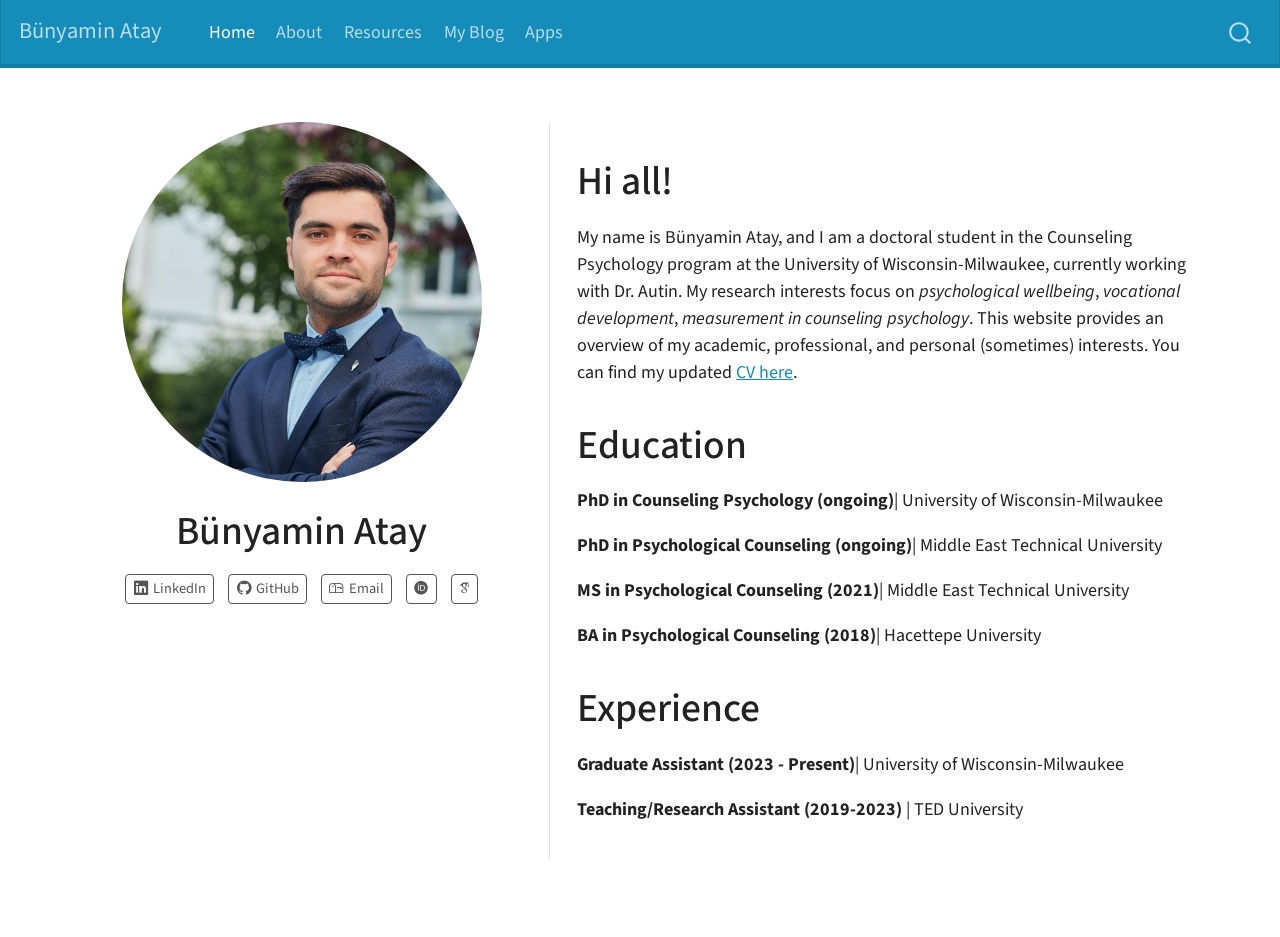
==== docs/index.html @ 3897ce9c "my commit message" ====
<!DOCTYPE html>
<html xmlns="http://www.w3.org/1999/xhtml" lang="en" xml:lang="en"><head>

<meta charset="utf-8">
<meta name="generator" content="quarto-1.2.280">

<meta name="viewport" content="width=device-width, initial-scale=1.0, user-scalable=yes">


<title>Bünyamin Atay</title>
<style>
code{white-space: pre-wrap;}
span.smallcaps{font-variant: small-caps;}
div.columns{display: flex; gap: min(4vw, 1.5em);}
div.column{flex: auto; overflow-x: auto;}
div.hanging-indent{margin-left: 1.5em; text-indent: -1.5em;}
ul.task-list{list-style: none;}
ul.task-list li input[type="checkbox"] {
  width: 0.8em;
  margin: 0 0.8em 0.2em -1.6em;
  vertical-align: middle;
}
</style>


<script src="site_libs/quarto-nav/quarto-nav.js"></script>
<script src="site_libs/quarto-nav/headroom.min.js"></script>
<script src="site_libs/clipboard/clipboard.min.js"></script>
<script src="site_libs/quarto-search/autocomplete.umd.js"></script>
<script src="site_libs/quarto-search/fuse.min.js"></script>
<script src="site_libs/quarto-search/quarto-search.js"></script>
<meta name="quarto:offset" content="./">
<script src="site_libs/quarto-html/quarto.js"></script>
<script src="site_libs/quarto-html/popper.min.js"></script>
<script src="site_libs/quarto-html/tippy.umd.min.js"></script>
<link href="site_libs/quarto-html/tippy.css" rel="stylesheet">
<link href="site_libs/quarto-html/quarto-syntax-highlighting.css" rel="stylesheet" id="quarto-text-highlighting-styles">
<script src="site_libs/bootstrap/bootstrap.min.js"></script>
<link href="site_libs/bootstrap/bootstrap-icons.css" rel="stylesheet">
<link href="site_libs/bootstrap/bootstrap.min.css" rel="stylesheet" id="quarto-bootstrap" data-mode="light">
<link href="site_libs/quarto-contrib/academicons-1.9.2/all.css" rel="stylesheet">
<link href="site_libs/quarto-contrib/academicons-1.9.2/size.css" rel="stylesheet">
<script id="quarto-search-options" type="application/json">{
  "location": "navbar",
  "copy-button": false,
  "collapse-after": 3,
  "panel-placement": "end",
  "type": "overlay",
  "limit": 20,
  "language": {
    "search-no-results-text": "No results",
    "search-matching-documents-text": "matching documents",
    "search-copy-link-title": "Copy link to search",
    "search-hide-matches-text": "Hide additional matches",
    "search-more-match-text": "more match in this document",
    "search-more-matches-text": "more matches in this document",
    "search-clear-button-title": "Clear",
    "search-detached-cancel-button-title": "Cancel",
    "search-submit-button-title": "Submit"
  }
}</script>


<link rel="stylesheet" href="styles.css">
</head>

<body class="nav-fixed">

<div id="quarto-search-results"></div>
  <header id="quarto-header" class="headroom fixed-top">
    <nav class="navbar navbar-expand-lg navbar-dark ">
      <div class="navbar-container container-fluid">
      <div class="navbar-brand-container">
    <a class="navbar-brand" href="./index.html">
    <span class="navbar-title">Bünyamin Atay</span>
    </a>
  </div>
          <button class="navbar-toggler" type="button" data-bs-toggle="collapse" data-bs-target="#navbarCollapse" aria-controls="navbarCollapse" aria-expanded="false" aria-label="Toggle navigation" onclick="if (window.quartoToggleHeadroom) { window.quartoToggleHeadroom(); }">
  <span class="navbar-toggler-icon"></span>
</button>
          <div class="collapse navbar-collapse" id="navbarCollapse">
            <ul class="navbar-nav navbar-nav-scroll me-auto">
  <li class="nav-item">
    <a class="nav-link active" href="./index.html" aria-current="page">
 <span class="menu-text">Home</span></a>
  </li>  
  <li class="nav-item">
    <a class="nav-link" href="./about.html">
 <span class="menu-text">About</span></a>
  </li>  
  <li class="nav-item">
    <a class="nav-link" href="./resources.html">
 <span class="menu-text">Resources</span></a>
  </li>  
  <li class="nav-item">
    <a class="nav-link" href="./posts.html">
 <span class="menu-text">My Blog</span></a>
  </li>  
  <li class="nav-item">
    <a class="nav-link" href="./apps.html">
 <span class="menu-text">Apps</span></a>
  </li>  
</ul>
              <div id="quarto-search" class="" title="Search"></div>
          </div> <!-- /navcollapse -->
      </div> <!-- /container-fluid -->
    </nav>
</header>
<!-- content -->
<div id="quarto-content" class="quarto-container page-columns page-rows-contents page-layout-full page-navbar">
<!-- sidebar -->
<!-- margin-sidebar -->
    
<!-- main -->
<div class="quarto-about-trestles column-page">
  <div class="about-entity">
    <img src="media/headshot.jpg" class="about-image
  round " style="height: 20em; width: 20em;">
<header id="title-block-header" class="quarto-title-block default">
<div class="quarto-title">
<h1 class="title">Bünyamin Atay</h1>
</div>
<div class="quarto-title-meta">
  </div>
</header>
    <div class="about-links">
  <a href="https://www.linkedin.com/in/bünyamin-atay-226957199/" class="about-link">
    <i class="bi bi-linkedin"></i>
     <span class="about-link-text">LinkedIn</span>
  </a>
  <a href="https://github.com/bunyaminatay" class="about-link">
    <i class="bi bi-github"></i>
     <span class="about-link-text">GitHub</span>
  </a>
  <a href="mailto:batay@uwm.edu" class="about-link">
    <i class="bi bi-mailbox"></i>
     <span class="about-link-text">Email</span>
  </a>
  <a href="https://orcid.org/0000-0002-6575-0983" class="about-link">
     <span class="about-link-text"><i class="ai  ai-orcid"></i></span>
  </a>
  <a href="https://scholar.google.com/citations?user=xFFF0dgAAAAJ&amp;hl=en" class="about-link">
     <span class="about-link-text"><i class="ai  ai-google-scholar"></i></span>
  </a>
</div>
  </div>
  <div class="about-contents"><main class="content column-page" id="quarto-document-content">
<section id="hi-all" class="level1">
<h1>Hi all!</h1>
<p>My name is Bünyamin Atay, and I am a doctoral student in the Counseling Psychology program at the University of Wisconsin-Milwaukee, currently working with Dr.&nbsp;Autin. My research interests focus on <em>psychological wellbeing</em>, <em>vocational development</em>, <em>measurement in counseling psychology</em>. This website provides an overview of my academic, professional, and personal (sometimes) interests. You can find my updated <a href="https://panthers-my.sharepoint.com/:b:/g/personal/batay_uwm_edu/EaovqW0TGmBMk44DSlDZhDMBxFJsBfUwt0mhGnsxYYVP7A?e=9TDGvE">CV here</a>.</p>
</section>
<section id="education" class="level1">
<h1>Education</h1>
<p><strong>PhD in Counseling Psychology (ongoing)</strong>| University of Wisconsin-Milwaukee</p>
<p><strong>PhD in Psychological Counseling (ongoing)</strong>| Middle East Technical University</p>
<p><strong>MS in Psychological Counseling (2021)</strong>| Middle East Technical University</p>
<p><strong>BA in Psychological Counseling (2018)</strong>| Hacettepe University</p>
</section>
<section id="experience" class="level1">
<h1>Experience</h1>
<p><strong>Graduate Assistant (2023 - Present)</strong>| University of Wisconsin-Milwaukee</p>
<p><strong>Teaching/Research Assistant (2019-2023)</strong> | TED University</p>


</section>
</main></div>
</div>
 <!-- /main -->
<script id="quarto-html-after-body" type="application/javascript">
window.document.addEventListener("DOMContentLoaded", function (event) {
  const toggleBodyColorMode = (bsSheetEl) => {
    const mode = bsSheetEl.getAttribute("data-mode");
    const bodyEl = window.document.querySelector("body");
    if (mode === "dark") {
      bodyEl.classList.add("quarto-dark");
      bodyEl.classList.remove("quarto-light");
    } else {
      bodyEl.classList.add("quarto-light");
      bodyEl.classList.remove("quarto-dark");
    }
  }
  const toggleBodyColorPrimary = () => {
    const bsSheetEl = window.document.querySelector("link#quarto-bootstrap");
    if (bsSheetEl) {
      toggleBodyColorMode(bsSheetEl);
    }
  }
  toggleBodyColorPrimary();  
  const clipboard = new window.ClipboardJS('.code-copy-button', {
    target: function(trigger) {
      return trigger.previousElementSibling;
    }
  });
  clipboard.on('success', function(e) {
    // button target
    const button = e.trigger;
    // don't keep focus
    button.blur();
    // flash "checked"
    button.classList.add('code-copy-button-checked');
    var currentTitle = button.getAttribute("title");
    button.setAttribute("title", "Copied!");
    let tooltip;
    if (window.bootstrap) {
      button.setAttribute("data-bs-toggle", "tooltip");
      button.setAttribute("data-bs-placement", "left");
      button.setAttribute("data-bs-title", "Copied!");
      tooltip = new bootstrap.Tooltip(button, 
        { trigger: "manual", 
          customClass: "code-copy-button-tooltip",
          offset: [0, -8]});
      tooltip.show();    
    }
    setTimeout(function() {
      if (tooltip) {
        tooltip.hide();
        button.removeAttribute("data-bs-title");
        button.removeAttribute("data-bs-toggle");
        button.removeAttribute("data-bs-placement");
      }
      button.setAttribute("title", currentTitle);
      button.classList.remove('code-copy-button-checked');
    }, 1000);
    // clear code selection
    e.clearSelection();
  });
  function tippyHover(el, contentFn) {
    const config = {
      allowHTML: true,
      content: contentFn,
      maxWidth: 500,
      delay: 100,
      arrow: false,
      appendTo: function(el) {
          return el.parentElement;
      },
      interactive: true,
      interactiveBorder: 10,
      theme: 'quarto',
      placement: 'bottom-start'
    };
    window.tippy(el, config); 
  }
  const noterefs = window.document.querySelectorAll('a[role="doc-noteref"]');
  for (var i=0; i<noterefs.length; i++) {
    const ref = noterefs[i];
    tippyHover(ref, function() {
      // use id or data attribute instead here
      let href = ref.getAttribute('data-footnote-href') || ref.getAttribute('href');
      try { href = new URL(href).hash; } catch {}
      const id = href.replace(/^#\/?/, "");
      const note = window.document.getElementById(id);
      return note.innerHTML;
    });
  }
  const findCites = (el) => {
    const parentEl = el.parentElement;
    if (parentEl) {
      const cites = parentEl.dataset.cites;
      if (cites) {
        return {
          el,
          cites: cites.split(' ')
        };
      } else {
        return findCites(el.parentElement)
      }
    } else {
      return undefined;
    }
  };
  var bibliorefs = window.document.querySelectorAll('a[role="doc-biblioref"]');
  for (var i=0; i<bibliorefs.length; i++) {
    const ref = bibliorefs[i];
    const citeInfo = findCites(ref);
    if (citeInfo) {
      tippyHover(citeInfo.el, function() {
        var popup = window.document.createElement('div');
        citeInfo.cites.forEach(function(cite) {
          var citeDiv = window.document.createElement('div');
          citeDiv.classList.add('hanging-indent');
          citeDiv.classList.add('csl-entry');
          var biblioDiv = window.document.getElementById('ref-' + cite);
          if (biblioDiv) {
            citeDiv.innerHTML = biblioDiv.innerHTML;
          }
          popup.appendChild(citeDiv);
        });
        return popup.innerHTML;
      });
    }
  }
});
</script>
</div> <!-- /content -->



</body></html>
---- docs/site_libs/quarto-html/tippy.css ----
.tippy-box[data-animation=fade][data-state=hidden]{opacity:0}[data-tippy-root]{max-width:calc(100vw - 10px)}.tippy-box{position:relative;background-color:#333;color:#fff;border-radius:4px;font-size:14px;line-height:1.4;white-space:normal;outline:0;transition-property:transform,visibility,opacity}.tippy-box[data-placement^=top]>.tippy-arrow{bottom:0}.tippy-box[data-placement^=top]>.tippy-arrow:before{bottom:-7px;left:0;border-width:8px 8px 0;border-top-color:initial;transform-origin:center top}.tippy-box[data-placement^=bottom]>.tippy-arrow{top:0}.tippy-box[data-placement^=bottom]>.tippy-arrow:before{top:-7px;left:0;border-width:0 8px 8px;border-bottom-color:initial;transform-origin:center bottom}.tippy-box[data-placement^=left]>.tippy-arrow{right:0}.tippy-box[data-placement^=left]>.tippy-arrow:before{border-width:8px 0 8px 8px;border-left-color:initial;right:-7px;transform-origin:center left}.tippy-box[data-placement^=right]>.tippy-arrow{left:0}.tippy-box[data-placement^=right]>.tippy-arrow:before{left:-7px;border-width:8px 8px 8px 0;border-right-color:initial;transform-origin:center right}.tippy-box[data-inertia][data-state=visible]{transition-timing-function:cubic-bezier(.54,1.5,.38,1.11)}.tippy-arrow{width:16px;height:16px;color:#333}.tippy-arrow:before{content:"";position:absolute;border-color:transparent;border-style:solid}.tippy-content{position:relative;padding:5px 9px;z-index:1}
---- docs/site_libs/quarto-html/quarto-syntax-highlighting.css ----
/* quarto syntax highlight colors */
:root {
  --quarto-hl-ot-color: #003B4F;
  --quarto-hl-at-color: #657422;
  --quarto-hl-ss-color: #20794D;
  --quarto-hl-an-color: #5E5E5E;
  --quarto-hl-fu-color: #4758AB;
  --quarto-hl-st-color: #20794D;
  --quarto-hl-cf-color: #003B4F;
  --quarto-hl-op-color: #5E5E5E;
  --quarto-hl-er-color: #AD0000;
  --quarto-hl-bn-color: #AD0000;
  --quarto-hl-al-color: #AD0000;
  --quarto-hl-va-color: #111111;
  --quarto-hl-bu-color: inherit;
  --quarto-hl-ex-color: inherit;
  --quarto-hl-pp-color: #AD0000;
  --quarto-hl-in-color: #5E5E5E;
  --quarto-hl-vs-color: #20794D;
  --quarto-hl-wa-color: #5E5E5E;
  --quarto-hl-do-color: #5E5E5E;
  --quarto-hl-im-color: #00769E;
  --quarto-hl-ch-color: #20794D;
  --quarto-hl-dt-color: #AD0000;
  --quarto-hl-fl-color: #AD0000;
  --quarto-hl-co-color: #5E5E5E;
  --quarto-hl-cv-color: #5E5E5E;
  --quarto-hl-cn-color: #8f5902;
  --quarto-hl-sc-color: #5E5E5E;
  --quarto-hl-dv-color: #AD0000;
  --quarto-hl-kw-color: #003B4F;
}

/* other quarto variables */
:root {
  --quarto-font-monospace: SFMono-Regular, Menlo, Monaco, Consolas, "Liberation Mono", "Courier New", monospace;
}

pre > code.sourceCode > span {
  color: #003B4F;
}

code span {
  color: #003B4F;
}

code.sourceCode > span {
  color: #003B4F;
}

div.sourceCode,
div.sourceCode pre.sourceCode {
  color: #003B4F;
}

code span.ot {
  color: #003B4F;
}

code span.at {
  color: #657422;
}

code span.ss {
  color: #20794D;
}

code span.an {
  color: #5E5E5E;
}

code span.fu {
  color: #4758AB;
}

code span.st {
  color: #20794D;
}

code span.cf {
  color: #003B4F;
}

code span.op {
  color: #5E5E5E;
}

code span.er {
  color: #AD0000;
}

code span.bn {
  color: #AD0000;
}

code span.al {
  color: #AD0000;
}

code span.va {
  color: #111111;
}

code span.pp {
  color: #AD0000;
}

code span.in {
  color: #5E5E5E;
}

code span.vs {
  color: #20794D;
}

code span.wa {
  color: #5E5E5E;
  font-style: italic;
}

code span.do {
  color: #5E5E5E;
  font-style: italic;
}

code span.im {
  color: #00769E;
}

code span.ch {
  color: #20794D;
}

code span.dt {
  color: #AD0000;
}

code span.fl {
  color: #AD0000;
}

code span.co {
  color: #5E5E5E;
}

code span.cv {
  color: #5E5E5E;
  font-style: italic;
}

code span.cn {
  color: #8f5902;
}

code span.sc {
  color: #5E5E5E;
}

code span.dv {
  color: #AD0000;
}

code span.kw {
  color: #003B4F;
}

.prevent-inlining {
  content: "</";
}

/*# sourceMappingURL=debc5d5d77c3f9108843748ff7464032.css.map */
---- docs/site_libs/quarto-contrib/academicons-1.9.2/all.css ----
/*
 *  Academicons 1.9.4 by James Walsh (https://github.com/jpswalsh) and Katja Bercic (https://github.com/katjabercic)
 *  Fonts generated using FontForge - https://fontforge.org
 *  Square icons designed to be used alongside Font Awesome square icons - https://fortawesome.github.io/Font-Awesome/
 *  Licenses - Font: SIL OFL 1.1, CSS: MIT License
 */
@font-face {
  font-family: 'Academicons';
  font-style: normal;
  font-weight: 400;
  font-display: block;
  src: url('1e21o67/academicons.eot');
  src: url('1e21o67/academicons.eot') format('embedded-opentype'),
    url('1e21o67/academicons.ttf') format('truetype'),
    url('1e21o67/academicons.woff') format('woff'),
    url('1e21o67/academicons.svg') format('svg');
}

.ai {
  font-family: 'Academicons';
  font-weight: 400;
  -moz-osx-font-smoothing: grayscale;
  -webkit-font-smoothing: antialiased;
  display: inline-block;
  font-style: normal;
  font-variant: normal;
  text-rendering: auto;
  line-height: 1;
}

.ai-academia:before {
  content: "\e9af";
}

.ai-academia-square:before {
  content: "\e93d";
}

.ai-acclaim:before {
  content: "\e92e";
}

.ai-acclaim-square:before {
  content: "\e93a";
}

.ai-acm:before {
  content: "\e93c";
}

.ai-acm-square:before {
  content: "\e95d";
}

.ai-acmdl:before {
  content: "\e96a";
}

.ai-acmdl-square:before {
  content: "\e9d3";
}

.ai-ads:before {
  content: "\e9cb";
}

.ai-ads-square:before {
  content: "\e94a";
}

.ai-africarxiv:before {
  content: "\e91b";
}

.ai-africarxiv-square:before {
  content: "\e90b";
}

.ai-archive:before {
  content: "\e955";
}

.ai-archive-square:before {
  content: "\e956";
}

.ai-arxiv:before {
  content: "\e974";
}

.ai-arxiv-square:before {
  content: "\e9a6";
}

.ai-biorxiv:before {
  content: "\e9a2";
}

.ai-biorxiv-square:before {
  content: "\e98b";
}

.ai-ceur:before {
  content: "\e96d";
}

.ai-ceur-square:before {
  content: "\e92f";
}

.ai-ciencia-vitae:before {
  content: "\e912";
}

.ai-ciencia-vitae-square:before {
  content: "\e913";
}

.ai-clarivate:before {
  content: "\e924";
}

.ai-clarivate-square:before {
  content: "\e925";
}

.ai-closed-access:before {
  content: "\e942";
}

.ai-closed-access-square:before {
  content: "\e943";
}

.ai-conversation:before {
  content: "\e94c";
}

.ai-conversation-square:before {
  content: "\e915";
}

.ai-coursera:before {
  content: "\e95f";
}

.ai-coursera-square:before {
  content: "\e97f";
}

.ai-crossref:before {
  content: "\e918";
}

.ai-crossref-square:before {
  content: "\e919";
}

.ai-cv:before {
  content: "\e9a5";
}

.ai-cv-square:before {
  content: "\e90a";
}

.ai-datacite:before {
  content: "\e91c";
}

.ai-datacite-square:before {
  content: "\e91d";
}

.ai-dataverse:before {
  content: "\e9f7";
}

.ai-dataverse-square:before {
  content: "\e9e4";
}

.ai-dblp:before {
  content: "\e94f";
}

.ai-dblp-square:before {
  content: "\e93f";
}

.ai-depsy:before {
  content: "\e97a";
}

.ai-depsy-square:before {
  content: "\e94b";
}

.ai-doi:before {
  content: "\e97e";
}

.ai-doi-square:before {
  content: "\e98f";
}

.ai-dryad:before {
  content: "\e97c";
}

.ai-dryad-square:before {
  content: "\e98c";
}

.ai-elsevier:before {
  content: "\e961";
}

.ai-elsevier-square:before {
  content: "\e910";
}

.ai-figshare:before {
  content: "\e981";
}

.ai-figshare-square:before {
  content: "\e9e7";
}

.ai-google-scholar:before {
  content: "\e9d4";
}

.ai-google-scholar-square:before {
  content: "\e9f9";
}

.ai-hal:before {
  content: "\e92c";
}

.ai-hal-square:before {
  content: "\e92d";
}

.ai-hypothesis:before {
  content: "\e95a";
}

.ai-hypothesis-square:before {
  content: "\e95b";
}

.ai-ideas-repec:before {
  content: "\e9ed";
}

.ai-ideas-repec-square:before {
  content: "\e9f8";
}

.ai-ieee:before {
  content: "\e929";
}

.ai-ieee-square:before {
  content: "\e9b9";
}

.ai-impactstory:before {
  content: "\e9cf";
}

.ai-impactstory-square:before {
  content: "\e9aa";
}

.ai-inaturalist:before {
  content: "\e900";
}

.ai-inaturalist-square:before {
  content: "\e901";
}

.ai-inpn:before {
  content: "\e902";
}

.ai-inpn-square:before {
  content: "\e903";
}

.ai-inspire:before {
  content: "\e9e9";
}

.ai-inspire-square:before {
  content: "\e9fe";
}

.ai-isidore:before {
  content: "\e936";
}

.ai-isidore-square:before {
  content: "\e954";
}

.ai-isni:before {
  content: "\e957";
}

.ai-isni-square:before {
  content: "\e958";
}

.ai-jstor:before {
  content: "\e938";
}

.ai-jstor-square:before {
  content: "\e944";
}

.ai-lattes:before {
  content: "\e9b3";
}

.ai-lattes-square:before {
  content: "\e99c";
}

.ai-mathoverflow:before {
  content: "\e9f6";
}

.ai-mathoverflow-square:before {
  content: "\e97b";
}

.ai-mendeley:before {
  content: "\e9f0";
}

.ai-mendeley-square:before {
  content: "\e9f3";
}

.ai-moodle:before {
  content: "\e907";
}

.ai-moodle-square:before {
  content: "\e908";
}

.ai-mtmt:before {
  content: "\e950";
}

.ai-mtmt-square:before {
  content: "\e951";
}

.ai-nakala:before {
  content: "\e940";
}

.ai-nakala-square:before {
  content: "\e941";
}

.ai-obp:before {
  content: "\e92a";
}

.ai-obp-square:before {
  content: "\e92b";
}

.ai-open-access:before {
  content: "\e939";
}

.ai-open-access-square:before {
  content: "\e9f4";
}

.ai-open-data:before {
  content: "\e966";
}

.ai-open-data-square:before {
  content: "\e967";
}

.ai-open-materials:before {
  content: "\e968";
}

.ai-open-materials-square:before {
  content: "\e969";
}

.ai-openedition:before {
  content: "\e946";
}

.ai-openedition-square:before {
  content: "\e947";
}

.ai-orcid:before {
  content: "\e9d9";
}

.ai-orcid-square:before {
  content: "\e9c3";
}

.ai-osf:before {
  content: "\e9ef";
}

.ai-osf-square:before {
  content: "\e931";
}

.ai-overleaf:before {
  content: "\e914";
}

.ai-overleaf-square:before {
  content: "\e98d";
}

.ai-philpapers:before {
  content: "\e98a";
}

.ai-philpapers-square:before {
  content: "\e96f";
}

.ai-piazza:before {
  content: "\e99a";
}

.ai-piazza-square:before {
  content: "\e90c";
}

.ai-preregistered:before {
  content: "\e906";
}

.ai-preregistered-square:before {
  content: "\e96b";
}

.ai-protocols:before {
  content: "\e952";
}

.ai-protocols-square:before {
  content: "\e953";
}

.ai-psyarxiv:before {
  content: "\e90e";
}

.ai-psyarxiv-square:before {
  content: "\e90f";
}

.ai-publons:before {
  content: "\e937";
}

.ai-publons-square:before {
  content: "\e94e";
}

.ai-pubmed:before {
  content: "\e99f";
}

.ai-pubmed-square:before {
  content: "\e97d";
}

.ai-pubpeer:before {
  content: "\e922";
}

.ai-pubpeer-square:before {
  content: "\e923";
}

.ai-researcherid:before {
  content: "\e91a";
}

.ai-researcherid-square:before {
  content: "\e95c";
}

.ai-researchgate:before {
  content: "\e95e";
}

.ai-researchgate-square:before {
  content: "\e99e";
}

.ai-ror:before {
  content: "\e948";
}

.ai-ror-square:before {
  content: "\e949";
}

.ai-sci-hub:before {
  content: "\e959";
}

.ai-sci-hub-square:before {
  content: "\e905";
}

.ai-scirate:before {
  content: "\e98e";
}

.ai-scirate-square:before {
  content: "\e99d";
}

.ai-scopus:before {
  content: "\e91e";
}

.ai-scopus-square:before {
  content: "\e91f";
}

.ai-semantic-scholar:before {
  content: "\e96e";
}

.ai-semantic-scholar-square:before {
  content: "\e96c";
}

.ai-springer:before {
  content: "\e928";
}

.ai-springer-square:before {
  content: "\e99b";
}

.ai-ssrn:before {
  content: "\e916";
}

.ai-ssrn-square:before {
  content: "\e917";
}

.ai-stackoverflow:before {
  content: "\e920";
}

.ai-stackoverflow-square:before {
  content: "\e921";
}

.ai-viaf:before {
  content: "\e933";
}

.ai-viaf-square:before {
  content: "\e934";
}

.ai-wiley:before {
  content: "\e926";
}

.ai-wiley-square:before {
  content: "\e927";
}

.ai-zenodo:before {
  content: "\e911";
}

.ai-zotero:before {
  content: "\e962";
}

.ai-zotero-square:before {
  content: "\e932";
}

/*  Duplication of the FontAwesome style classes using 'ai' in place of 'fa'. */
.ai-lg {
  font-size: 1.33333em;
  line-height: 0.75em;
  vertical-align: -.0667em;
}

.ai-xs {
  font-size: .75em;
}

.ai-sm {
  font-size: .875em;
}

.ai-1x {
  font-size: 1em;
}

.ai-2x {
  font-size: 2em;
}

.ai-3x {
  font-size: 3em;
}

.ai-4x {
  font-size: 4em;
}

.ai-5x {
  font-size: 5em;
}

.ai-6x {
  font-size: 6em;
}

.ai-7x {
  font-size: 7em;
}

.ai-8x {
  font-size: 8em;
}

.ai-9x {
  font-size: 9em;
}

.ai-10x {
  font-size: 10em;
}

.ai-fw {
  text-align: center;
  width: 1.25em;
}

.ai-ul {
  list-style-type: none;
  margin-left: 2.5em;
  padding-left: 0;
}

.ai-ul>li {
  position: relative;
}

.ai-li {
  left: -2em;
  position: absolute;
  text-align: center;
  width: 2em;
  line-height: inherit;
}

.ai-border {
  border: solid 0.08em #eee;
  border-radius: .1em;
  padding: .2em .25em .15em;
}

.ai-pull-left {
  float: left;
}

.ai-pull-right {
  float: right;
}

.ai.ai-pull-left {
  margin-right: .3em;
}

.ai.ai-pull-right {
  margin-right: .3em;
}

.ai-stack {
  display: inline-block;
  height: 2em;
  line-height: 2em;
  position: relative;
  vertical-align: middle;
  width: 2.5em;
}

.ai-stack-1x,
.ai-stack-2x {
  left: 0;
  position: absolute;
  text-align: center;
  width: 100%;
}

.ai-stack-1x {
  line-height: inherit;
}

.ai-stack-2x {
  font-size: 2em;
}

.ai-inverse {
  color: #fff;
}
---- docs/site_libs/quarto-contrib/academicons-1.9.2/size.css ----
.ai-tiny {
  font-size: 0.5em;
}

.ai-scriptsize {
  font-size: 0.7em;
}

.ai-footnotesize {
  font-size: 0.8em;
}

.ai-small {
  font-size: 0.9em;
}

.ai-normalsize {
  font-size: 1em;
}

.ai-large {
  font-size: 1.2em;
}

.ai-Large {
  font-size: 1.5em;
}

.ai-LARGE {
  font-size: 1.75em;
}

.ai-huge {
  font-size: 2em;
}

.ai-Huge {
  font-size: 2.5em;
}

.ai-1x {
  font-size: 1em;
}

.ai-2x {
  font-size: 2em;
}

.ai-3x {
  font-size: 3em;
}

.ai-4x {
  font-size: 4em;
}

.ai-5x {
  font-size: 5em;
}

.ai-6x {
  font-size: 6em;
}

.ai-7x {
  font-size: 7em;
}

.ai-8x {
  font-size: 8em;
}

.ai-9x {
  font-size: 9em;
}

.ai-10x {
  font-size: 10em;
}

.ai-2xs {
  font-size: 0.625em;
  line-height: 0.1em;
  vertical-align: 0.225em;
}

.ai-xs {
  font-size: 0.75em;
  line-height: 0.08333em;
  vertical-align: 0.125em;
}

.ai-sm {
  font-size: 0.875em;
  line-height: 0.07143em;
  vertical-align: 0.05357em;
}

.ai-lg {
  font-size: 1.25em;
  line-height: 0.05em;
  vertical-align: -0.075em;
}

.ai-xl {
  font-size: 1.5em;
  line-height: 0.04167em;
  vertical-align: -0.125em;
}

.ai-2xl {
  font-size: 2em;
  line-height: 0.03125em;
  vertical-align: -0.1875em;
}
---- docs/styles.css ----
/* css styles */
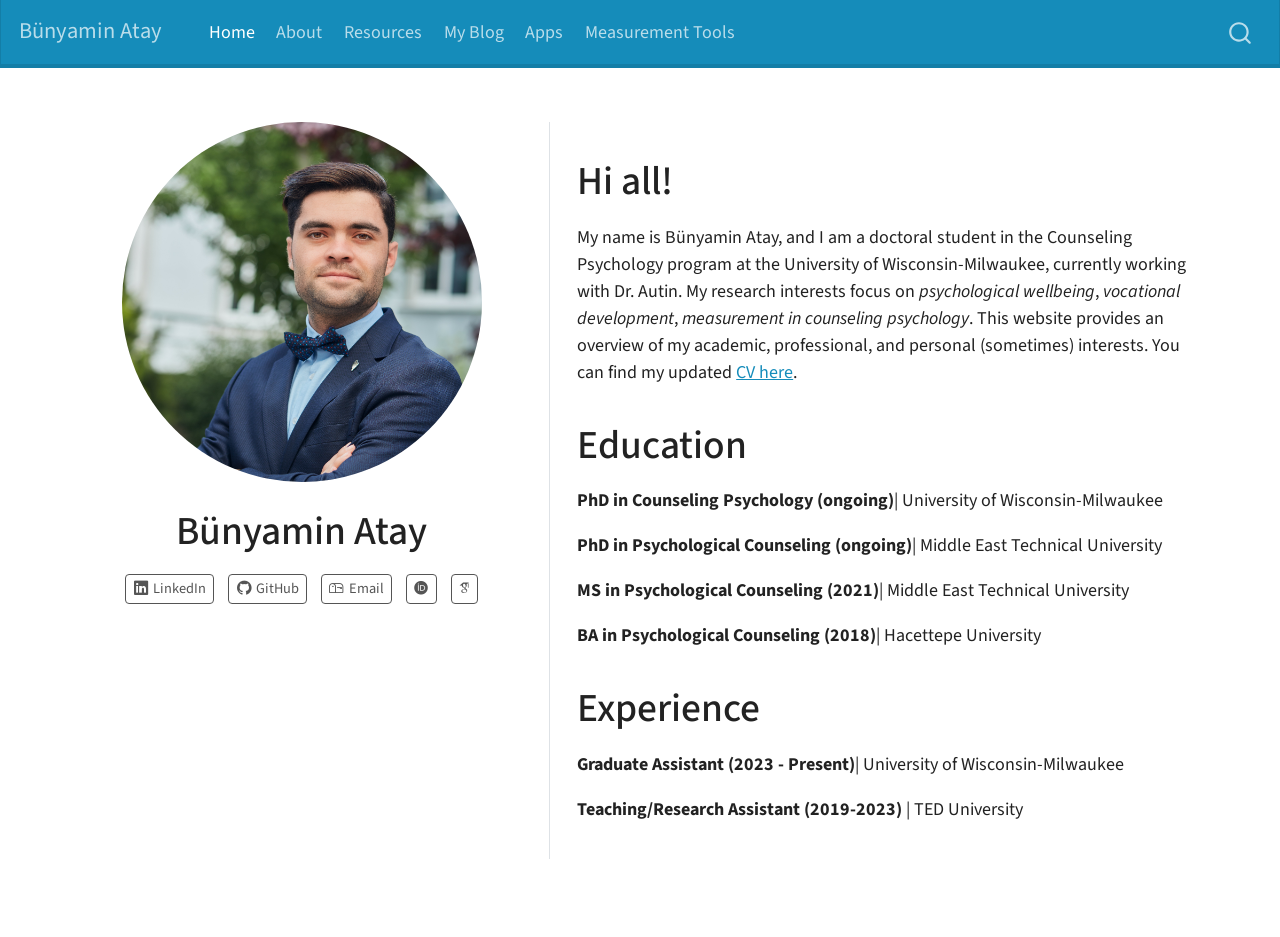
==== commit f11ad381: "deneme" ====
--- a/docs/index.html
+++ b/docs/index.html
@@ -100,6 +100,10 @@
     <a class="nav-link" href="./apps.html">
  <span class="menu-text">Apps</span></a>
   </li>  
+  <li class="nav-item">
+    <a class="nav-link" href="./Measurement Tools.html">
+ <span class="menu-text">Measurement Tools</span></a>
+  </li>  
 </ul>
               <div id="quarto-search" class="" title="Search"></div>
           </div> <!-- /navcollapse -->
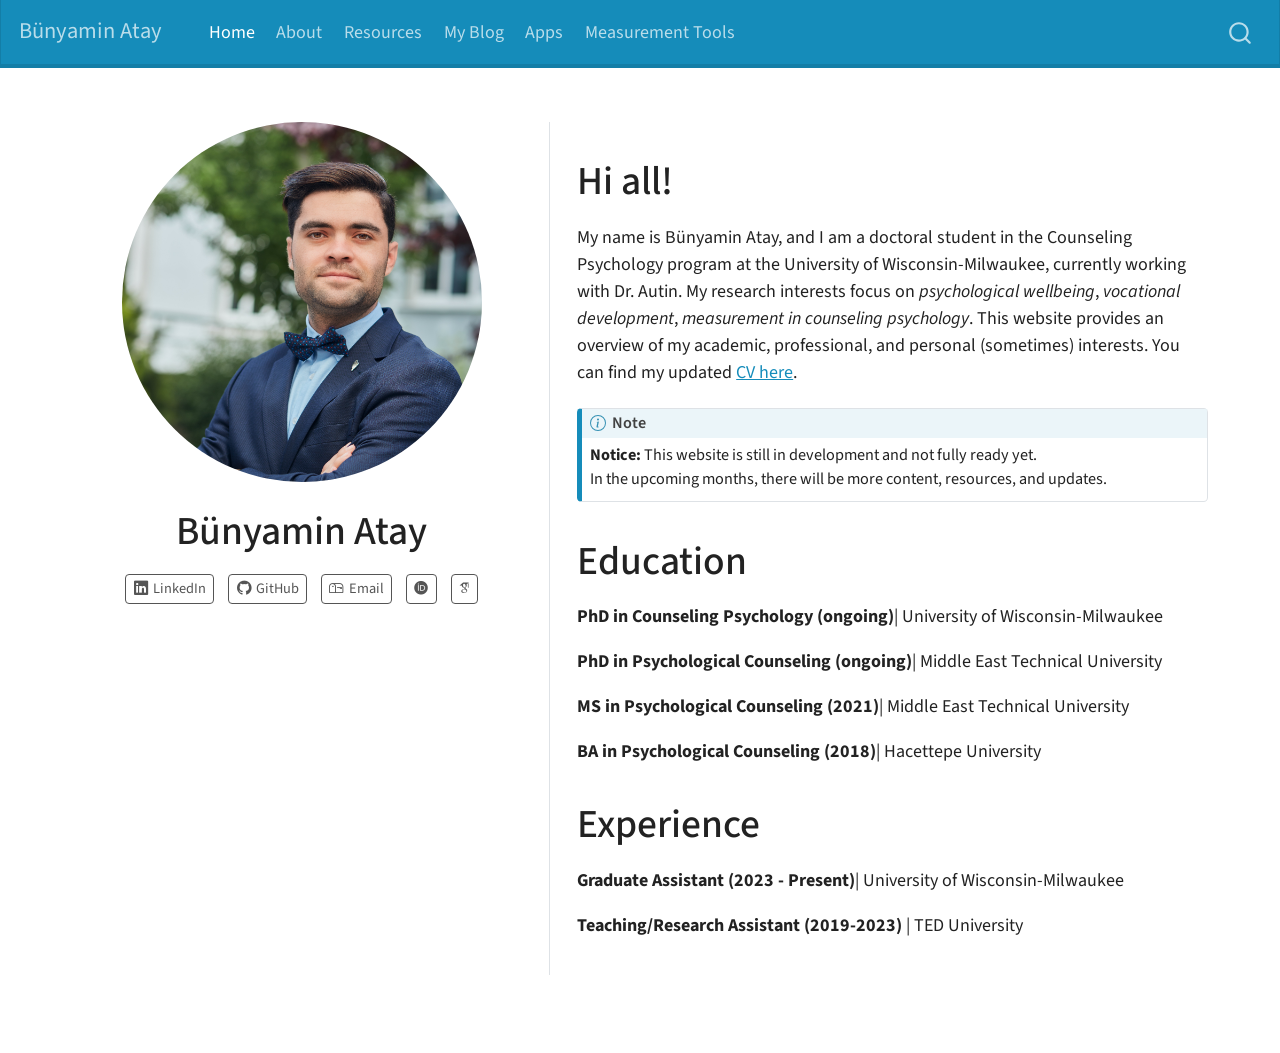
==== commit 86aa669e: "notice" ====
--- a/docs/index.html
+++ b/docs/index.html
@@ -101,7 +101,7 @@
  <span class="menu-text">Apps</span></a>
   </li>  
   <li class="nav-item">
-    <a class="nav-link" href="./Measurement Tools.html">
+    <a class="nav-link" href="./tools.html">
  <span class="menu-text">Measurement Tools</span></a>
   </li>  
 </ul>
@@ -152,6 +152,20 @@
 <section id="hi-all" class="level1">
 <h1>Hi all!</h1>
 <p>My name is Bünyamin Atay, and I am a doctoral student in the Counseling Psychology program at the University of Wisconsin-Milwaukee, currently working with Dr.&nbsp;Autin. My research interests focus on <em>psychological wellbeing</em>, <em>vocational development</em>, <em>measurement in counseling psychology</em>. This website provides an overview of my academic, professional, and personal (sometimes) interests. You can find my updated <a href="https://panthers-my.sharepoint.com/:b:/g/personal/batay_uwm_edu/EaovqW0TGmBMk44DSlDZhDMBxFJsBfUwt0mhGnsxYYVP7A?e=9TDGvE">CV here</a>.</p>
+<div class="callout-note callout callout-style-default callout-captioned">
+<div class="callout-header d-flex align-content-center">
+<div class="callout-icon-container">
+<i class="callout-icon"></i>
+</div>
+<div class="callout-caption-container flex-fill">
+Note
+</div>
+</div>
+<div class="callout-body-container callout-body">
+<p><strong>Notice:</strong> This website is still in development and not fully ready yet.<br>
+In the upcoming months, there will be more content, resources, and updates.</p>
+</div>
+</div>
 </section>
 <section id="education" class="level1">
 <h1>Education</h1>
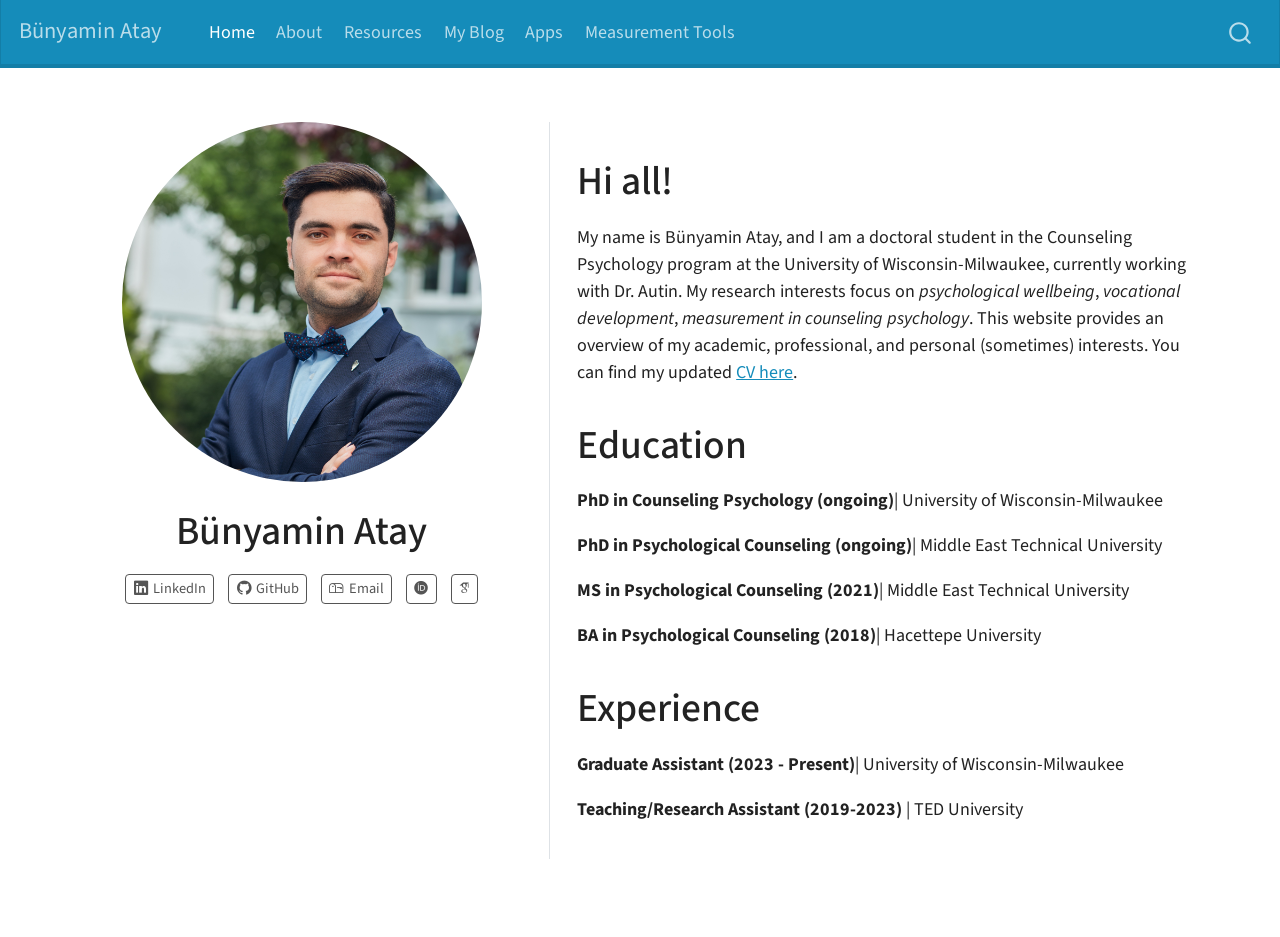
==== commit c90e4fe2: "değişiklik" ====
--- a/docs/index.html
+++ b/docs/index.html
@@ -152,20 +152,6 @@
 <section id="hi-all" class="level1">
 <h1>Hi all!</h1>
 <p>My name is Bünyamin Atay, and I am a doctoral student in the Counseling Psychology program at the University of Wisconsin-Milwaukee, currently working with Dr.&nbsp;Autin. My research interests focus on <em>psychological wellbeing</em>, <em>vocational development</em>, <em>measurement in counseling psychology</em>. This website provides an overview of my academic, professional, and personal (sometimes) interests. You can find my updated <a href="https://panthers-my.sharepoint.com/:b:/g/personal/batay_uwm_edu/EaovqW0TGmBMk44DSlDZhDMBxFJsBfUwt0mhGnsxYYVP7A?e=9TDGvE">CV here</a>.</p>
-<div class="callout-note callout callout-style-default callout-captioned">
-<div class="callout-header d-flex align-content-center">
-<div class="callout-icon-container">
-<i class="callout-icon"></i>
-</div>
-<div class="callout-caption-container flex-fill">
-Note
-</div>
-</div>
-<div class="callout-body-container callout-body">
-<p><strong>Notice:</strong> This website is still in development and not fully ready yet.<br>
-In the upcoming months, there will be more content, resources, and updates.</p>
-</div>
-</div>
 </section>
 <section id="education" class="level1">
 <h1>Education</h1>
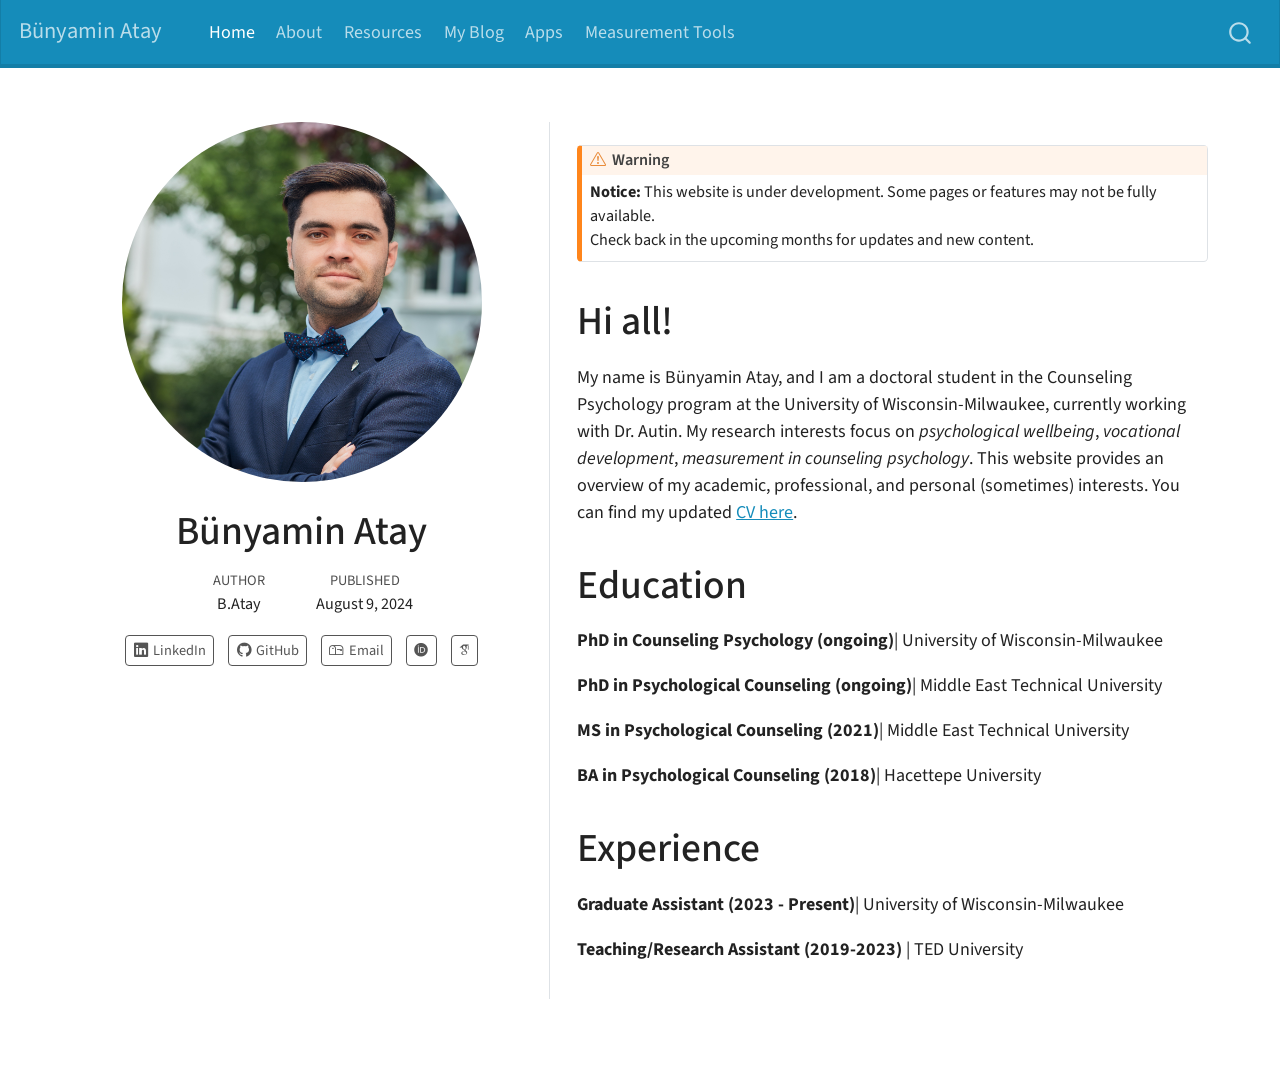
==== commit 7b49c7ff: "deneme" ====
--- a/docs/index.html
+++ b/docs/index.html
@@ -6,6 +6,8 @@
 
 <meta name="viewport" content="width=device-width, initial-scale=1.0, user-scalable=yes">
 
+<meta name="author" content="B.Atay">
+<meta name="dcterms.date" content="2024-08-09">
 
 <title>Bünyamin Atay</title>
 <style>
@@ -125,6 +127,18 @@
 <h1 class="title">Bünyamin Atay</h1>
 </div>
 <div class="quarto-title-meta">
+    <div>
+    <div class="quarto-title-meta-heading">Author</div>
+    <div class="quarto-title-meta-contents">
+             <p>B.Atay </p>
+          </div>
+  </div>
+    <div>
+    <div class="quarto-title-meta-heading">Published</div>
+    <div class="quarto-title-meta-contents">
+      <p class="date">August 9, 2024</p>
+    </div>
+  </div>
   </div>
 </header>
     <div class="about-links">
@@ -149,6 +163,20 @@
 </div>
   </div>
   <div class="about-contents"><main class="content column-page" id="quarto-document-content">
+<div class="callout-warning callout callout-style-default callout-captioned">
+<div class="callout-header d-flex align-content-center">
+<div class="callout-icon-container">
+<i class="callout-icon"></i>
+</div>
+<div class="callout-caption-container flex-fill">
+Warning
+</div>
+</div>
+<div class="callout-body-container callout-body">
+<p><strong>Notice:</strong> This website is under development. Some pages or features may not be fully available.<br>
+Check back in the upcoming months for updates and new content.</p>
+</div>
+</div>
 <section id="hi-all" class="level1">
 <h1>Hi all!</h1>
 <p>My name is Bünyamin Atay, and I am a doctoral student in the Counseling Psychology program at the University of Wisconsin-Milwaukee, currently working with Dr.&nbsp;Autin. My research interests focus on <em>psychological wellbeing</em>, <em>vocational development</em>, <em>measurement in counseling psychology</em>. This website provides an overview of my academic, professional, and personal (sometimes) interests. You can find my updated <a href="https://panthers-my.sharepoint.com/:b:/g/personal/batay_uwm_edu/EaovqW0TGmBMk44DSlDZhDMBxFJsBfUwt0mhGnsxYYVP7A?e=9TDGvE">CV here</a>.</p>
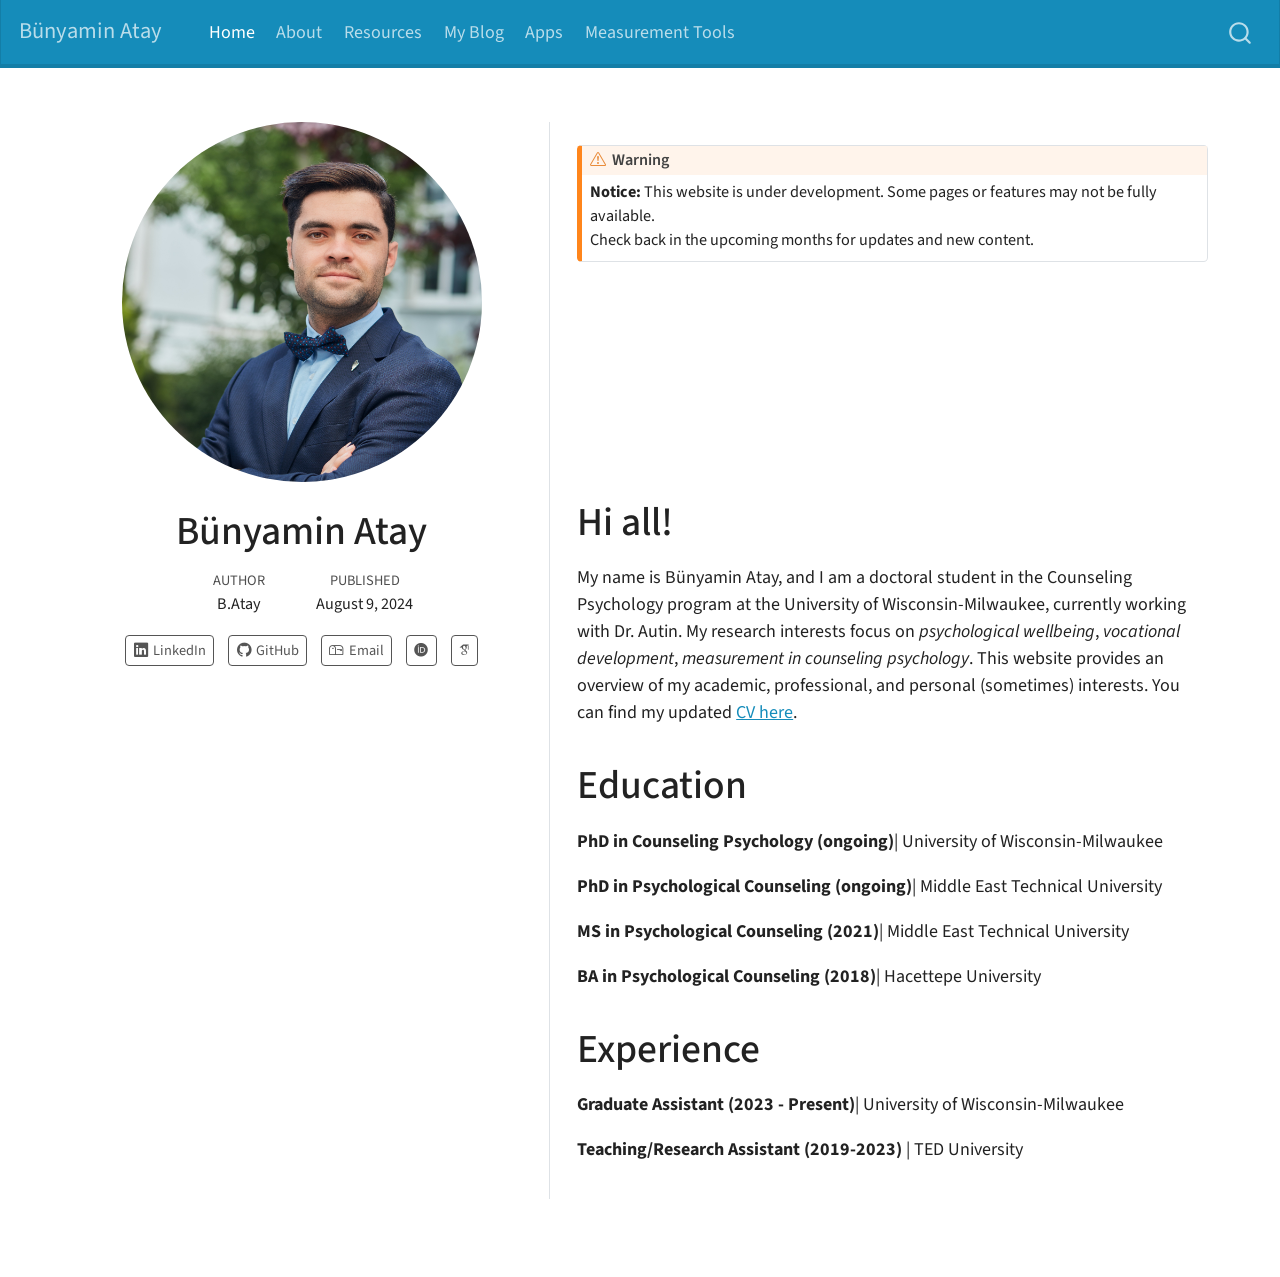
==== commit 4b775866: "deneme" ====
--- a/docs/index.html
+++ b/docs/index.html
@@ -177,6 +177,8 @@
 Check back in the upcoming months for updates and new content.</p>
 </div>
 </div>
+<iframe style="border-radius:12px" src="https://open.spotify.com/track/57BCTAb5dkA6YHzRbjvJdY?si=db00087678a644f3" width="100%" height="152" frameborder="0" allow="autoplay; clipboard-write; encrypted-media; fullscreen; picture-in-picture">
+</iframe>
 <section id="hi-all" class="level1">
 <h1>Hi all!</h1>
 <p>My name is Bünyamin Atay, and I am a doctoral student in the Counseling Psychology program at the University of Wisconsin-Milwaukee, currently working with Dr.&nbsp;Autin. My research interests focus on <em>psychological wellbeing</em>, <em>vocational development</em>, <em>measurement in counseling psychology</em>. This website provides an overview of my academic, professional, and personal (sometimes) interests. You can find my updated <a href="https://panthers-my.sharepoint.com/:b:/g/personal/batay_uwm_edu/EaovqW0TGmBMk44DSlDZhDMBxFJsBfUwt0mhGnsxYYVP7A?e=9TDGvE">CV here</a>.</p>
--- a/docs/styles.css
+++ b/docs/styles.css
@@ -1 +1,56 @@
-/* css styles */
+/* Measurement Tools Page Styles */
+
+.quote-container {
+  display: flex;
+  align-items: center;
+  gap: 20px;
+  margin: 30px 0;
+  padding: 20px;
+  background: #f9f9f9;
+  border-left: 3px solid #3498db;
+}
+
+.author-photo {
+  width: 80px;
+  height: 80px;
+  border-radius: 50%;
+  object-fit: cover;
+  border: 2px solid #3498db;
+}
+
+.quote-text {
+  flex: 1;
+  font-style: italic;
+  color: #555;
+}
+
+.card {
+  border: 1px solid #e0e0e0;
+  padding: 20px;
+  border-radius: 8px;
+  background: #ffffff;
+  box-shadow: 0 2px 4px rgba(0,0,0,0.1);
+  transition: transform 0.2s, box-shadow 0.2s;
+  height: 100%;
+}
+
+.card:hover {
+  transform: translateY(-5px);
+  box-shadow: 0 4px 12px rgba(0,0,0,0.15);
+}
+
+.card h3 {
+  margin-top: 0;
+  color: #2c3e50;
+}
+
+.card h3 a {
+  text-decoration: none;
+  color: #3498db;
+}
+
+.card h3 a:hover {
+  color: #2980b9;
+  text-decoration: underline;
+}
+
